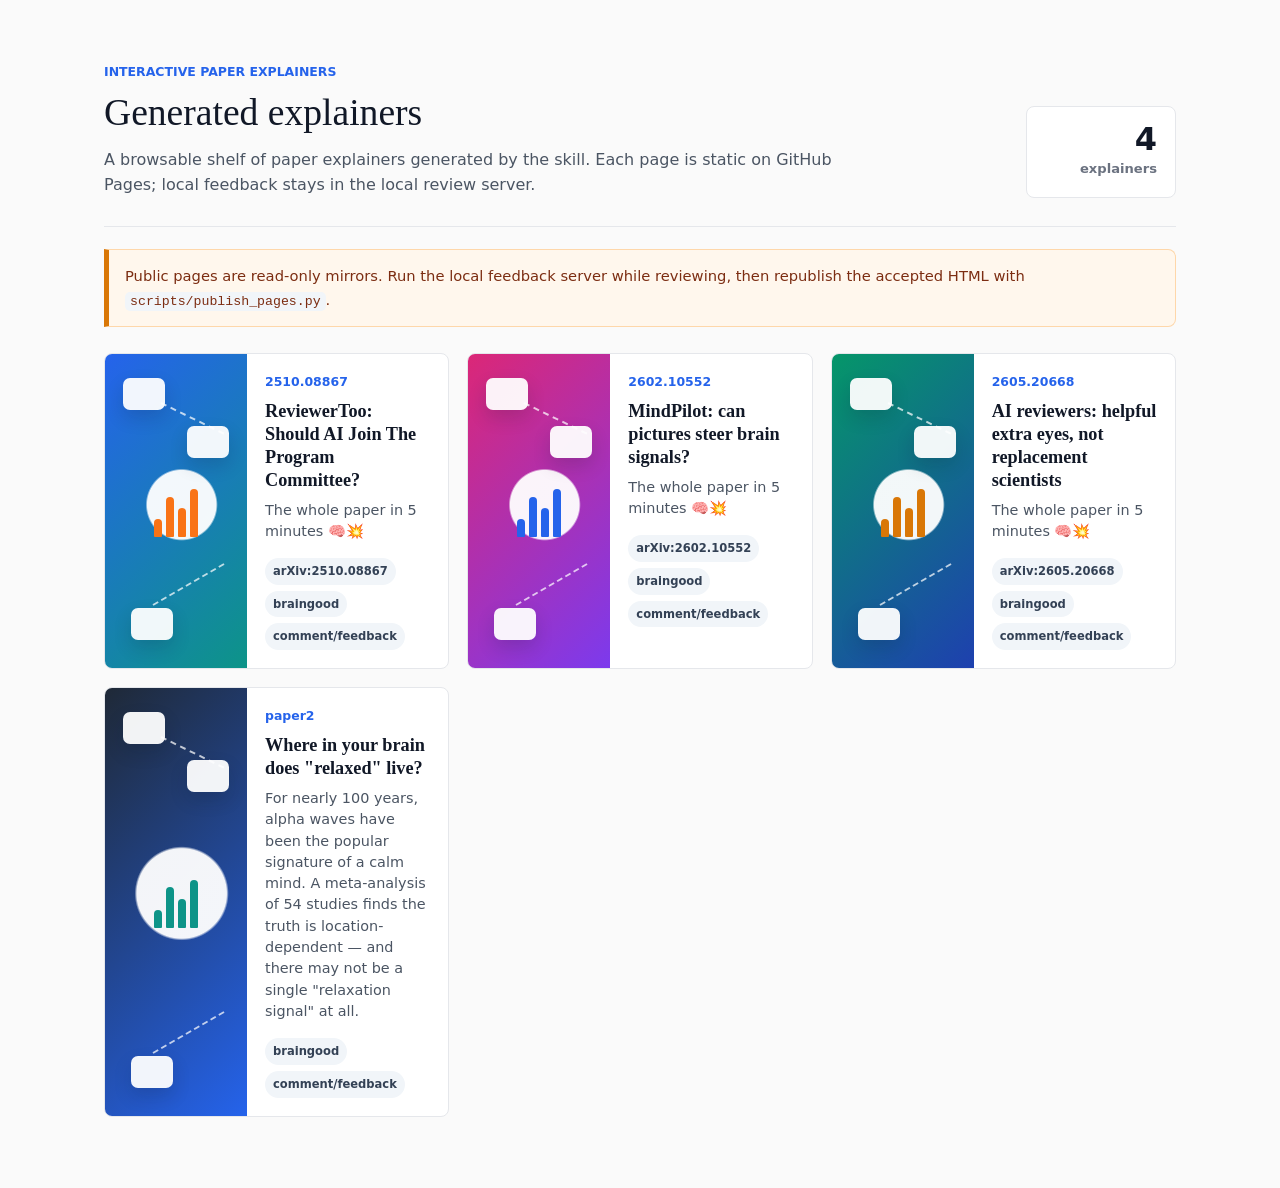
==== index.html @ 39f6f549 "Publish ReviewerToo explainer" ====
<!DOCTYPE html>
<html lang="en">
<head>
  <meta charset="UTF-8">
  <meta name="viewport" content="width=device-width, initial-scale=1.0">
  <title>Interactive Paper Explainers</title>
  <style>
    :root {
      --blue: #2563eb;
      --blue-dark: #1e40af;
      --teal: #0d9488;
      --pink: #db2777;
      --gray: #6b7280;
      --gray-dark: #1f2937;
      --line: #e5e7eb;
      --paper: #ffffff;
      --body: #fafafa;
    }
    * { box-sizing: border-box; }
    body {
      margin: 0;
      background: var(--body);
      color: var(--gray-dark);
      font-family: Georgia, "Times New Roman", serif;
      line-height: 1.62;
      letter-spacing: 0;
    }
    a { color: inherit; }
    .shell {
      max-width: 1120px;
      margin: 0 auto;
      padding: 36px 24px 72px;
    }
    header {
      display: grid;
      grid-template-columns: 1fr auto;
      gap: 24px;
      align-items: end;
      padding: 26px 0 28px;
      border-bottom: 1px solid var(--line);
    }
    .eyebrow {
      margin: 0 0 10px;
      color: var(--blue);
      font-family: system-ui, -apple-system, BlinkMacSystemFont, "Segoe UI", sans-serif;
      font-size: 0.78rem;
      font-weight: 850;
      text-transform: uppercase;
    }
    h1 {
      margin: 0;
      max-width: 760px;
      color: #111827;
      font-size: 2.35rem;
      line-height: 1.12;
      font-weight: 540;
    }
    .subhead {
      margin: 14px 0 0;
      max-width: 760px;
      color: #4b5563;
      font-family: system-ui, -apple-system, BlinkMacSystemFont, "Segoe UI", sans-serif;
      font-size: 1rem;
      line-height: 1.55;
    }
    .count-box {
      min-width: 150px;
      padding: 16px 18px;
      border: 1px solid var(--line);
      border-radius: 8px;
      background: white;
      font-family: system-ui, -apple-system, BlinkMacSystemFont, "Segoe UI", sans-serif;
      text-align: right;
    }
    .count-box strong {
      display: block;
      color: #111827;
      font-size: 2rem;
      line-height: 1;
    }
    .count-box span {
      color: var(--gray);
      font-size: 0.82rem;
      font-weight: 700;
    }
    .notice {
      margin: 22px 0 26px;
      padding: 14px 16px;
      border: 1px solid #fed7aa;
      border-left: 5px solid #d97706;
      border-radius: 0 8px 8px 0;
      background: #fff7ed;
      color: #7c2d12;
      font-family: system-ui, -apple-system, BlinkMacSystemFont, "Segoe UI", sans-serif;
      font-size: 0.92rem;
    }
    .grid {
      display: grid;
      grid-template-columns: repeat(auto-fit, minmax(300px, 1fr));
      gap: 18px;
    }
    .paper-card {
      position: relative;
      display: grid;
      grid-template-columns: 142px 1fr;
      min-height: 212px;
      border: 1px solid var(--line);
      border-radius: 8px;
      background: var(--paper);
      overflow: hidden;
      transition: border-color 0.15s ease, box-shadow 0.15s ease, transform 0.15s ease;
    }
    .paper-card:hover {
      transform: translateY(-2px);
      border-color: var(--blue);
      box-shadow: 0 14px 28px rgba(15, 23, 42, 0.08);
    }
    .paper-link {
      position: absolute;
      inset: 0;
      z-index: 3;
    }
    .paper-visual {
      position: relative;
      min-height: 212px;
      background:
        radial-gradient(circle at 54% 48%, rgba(255,255,255,0.95) 0 19%, transparent 20%),
        linear-gradient(135deg, var(--a), var(--b));
    }
    .paper-visual .node {
      position: absolute;
      width: 42px;
      height: 32px;
      border-radius: 7px;
      background: rgba(255,255,255,0.94);
      box-shadow: 0 8px 18px rgba(15, 23, 42, 0.16);
    }
    .paper-visual .n1 { left: 18px; top: 24px; }
    .paper-visual .n2 { right: 18px; top: 72px; }
    .paper-visual .n3 { left: 26px; bottom: 28px; }
    .paper-visual .line {
      position: absolute;
      height: 2px;
      border-top: 2px dashed rgba(255,255,255,0.72);
      transform-origin: left center;
    }
    .paper-visual .l1 { left: 56px; top: 48px; width: 70px; transform: rotate(26deg); }
    .paper-visual .l2 { left: 48px; bottom: 62px; width: 82px; transform: rotate(-30deg); }
    .paper-visual .bars {
      position: absolute;
      left: 50%;
      top: 50%;
      transform: translate(-50%, -50%);
      display: flex;
      align-items: end;
      gap: 4px;
      height: 52px;
    }
    .paper-visual .bars i {
      width: 8px;
      border-radius: 4px 4px 1px 1px;
      background: var(--c);
    }
    .paper-visual .bars i:nth-child(1) { height: 34%; }
    .paper-visual .bars i:nth-child(2) { height: 78%; }
    .paper-visual .bars i:nth-child(3) { height: 56%; }
    .paper-visual .bars i:nth-child(4) { height: 92%; }
    .paper-copy {
      padding: 18px;
      display: grid;
      align-content: start;
      gap: 8px;
    }
    .paper-slug {
      color: var(--blue);
      font-family: system-ui, -apple-system, BlinkMacSystemFont, "Segoe UI", sans-serif;
      font-size: 0.78rem;
      font-weight: 850;
    }
    .paper-card h2 {
      margin: 0;
      color: #111827;
      font-size: 1.14rem;
      line-height: 1.25;
      font-weight: 760;
    }
    .paper-card p {
      margin: 0;
      color: #4b5563;
      font-family: system-ui, -apple-system, BlinkMacSystemFont, "Segoe UI", sans-serif;
      font-size: 0.9rem;
      line-height: 1.48;
    }
    .badges {
      display: flex;
      flex-wrap: wrap;
      gap: 6px;
      margin-top: 8px;
      font-family: system-ui, -apple-system, BlinkMacSystemFont, "Segoe UI", sans-serif;
    }
    .badges span {
      border-radius: 999px;
      background: #f1f5f9;
      color: #334155;
      padding: 4px 8px;
      font-size: 0.72rem;
      font-weight: 800;
    }
    code {
      padding: 2px 5px;
      border-radius: 5px;
      background: #f1f5f9;
      font-family: ui-monospace, SFMono-Regular, Menlo, Consolas, monospace;
      font-size: 0.9em;
    }
    .empty-state {
      padding: 26px;
      border: 1px dashed #cbd5e1;
      border-radius: 8px;
      background: white;
    }
    @media (max-width: 720px) {
      .shell { padding: 24px 16px 54px; }
      header { grid-template-columns: 1fr; }
      h1 { font-size: 1.85rem; }
      .count-box { text-align: left; }
      .paper-card { grid-template-columns: 1fr; }
      .paper-visual { min-height: 152px; }
    }
  </style>
</head>
<body>
  <main class="shell">
    <header>
      <div>
        <p class="eyebrow">Interactive Paper Explainers</p>
        <h1>Generated explainers</h1>
        <p class="subhead">A browsable shelf of paper explainers generated by the skill. Each page is static on GitHub Pages; local feedback stays in the local review server.</p>
      </div>
      <div class="count-box">
        <strong>4</strong>
        <span>explainers</span>
      </div>
    </header>

    <div class="notice">
      Public pages are read-only mirrors. Run the local feedback server while reviewing, then republish the accepted HTML with <code>scripts/publish_pages.py</code>.
    </div>

    <section class="grid" aria-label="Generated paper explainers">

        <article class="paper-card">
          <a class="paper-link" href="papers/2510.08867/" aria-label="Open ReviewerToo: Should AI Join The Program Committee?"></a>

          <div class="paper-visual" style="--a:#2563eb; --b:#0d9488; --c:#f97316;" aria-hidden="true">
            <span class="node n1"></span>
            <span class="node n2"></span>
            <span class="node n3"></span>
            <span class="line l1"></span>
            <span class="line l2"></span>
            <span class="bars"><i></i><i></i><i></i><i></i></span>
          </div>
          <div class="paper-copy">
            <div class="paper-slug">2510.08867</div>
            <h2>ReviewerToo: Should AI Join The Program Committee?</h2>
            <p>The whole paper in 5 minutes 🧠💥</p>
            <div class="badges"><span>arXiv:2510.08867</span><span>braingood</span><span>comment/feedback</span></div>
          </div>
        </article>

        <article class="paper-card">
          <a class="paper-link" href="papers/2602.10552/" aria-label="Open MindPilot: can pictures steer brain signals?"></a>

          <div class="paper-visual" style="--a:#db2777; --b:#7c3aed; --c:#2563eb;" aria-hidden="true">
            <span class="node n1"></span>
            <span class="node n2"></span>
            <span class="node n3"></span>
            <span class="line l1"></span>
            <span class="line l2"></span>
            <span class="bars"><i></i><i></i><i></i><i></i></span>
          </div>
          <div class="paper-copy">
            <div class="paper-slug">2602.10552</div>
            <h2>MindPilot: can pictures steer brain signals?</h2>
            <p>The whole paper in 5 minutes 🧠💥</p>
            <div class="badges"><span>arXiv:2602.10552</span><span>braingood</span><span>comment/feedback</span></div>
          </div>
        </article>

        <article class="paper-card">
          <a class="paper-link" href="papers/2605.20668/" aria-label="Open AI reviewers: helpful extra eyes, not replacement scientists"></a>

          <div class="paper-visual" style="--a:#059669; --b:#1e40af; --c:#d97706;" aria-hidden="true">
            <span class="node n1"></span>
            <span class="node n2"></span>
            <span class="node n3"></span>
            <span class="line l1"></span>
            <span class="line l2"></span>
            <span class="bars"><i></i><i></i><i></i><i></i></span>
          </div>
          <div class="paper-copy">
            <div class="paper-slug">2605.20668</div>
            <h2>AI reviewers: helpful extra eyes, not replacement scientists</h2>
            <p>The whole paper in 5 minutes 🧠💥</p>
            <div class="badges"><span>arXiv:2605.20668</span><span>braingood</span><span>comment/feedback</span></div>
          </div>
        </article>

        <article class="paper-card">
          <a class="paper-link" href="papers/paper2/" aria-label="Open Where in your brain does &quot;relaxed&quot; live?"></a>

          <div class="paper-visual" style="--a:#1f2937; --b:#2563eb; --c:#0d9488;" aria-hidden="true">
            <span class="node n1"></span>
            <span class="node n2"></span>
            <span class="node n3"></span>
            <span class="line l1"></span>
            <span class="line l2"></span>
            <span class="bars"><i></i><i></i><i></i><i></i></span>
          </div>
          <div class="paper-copy">
            <div class="paper-slug">paper2</div>
            <h2>Where in your brain does &quot;relaxed&quot; live?</h2>
            <p>For nearly 100 years, alpha waves have been the popular signature of a calm mind. A meta-analysis of 54 studies finds the truth is location-dependent — and there may not be a single &quot;relaxation signal&quot; at all.</p>
            <div class="badges"><span>braingood</span><span>comment/feedback</span></div>
          </div>
        </article>
    </section>
  </main>
</body>
</html>
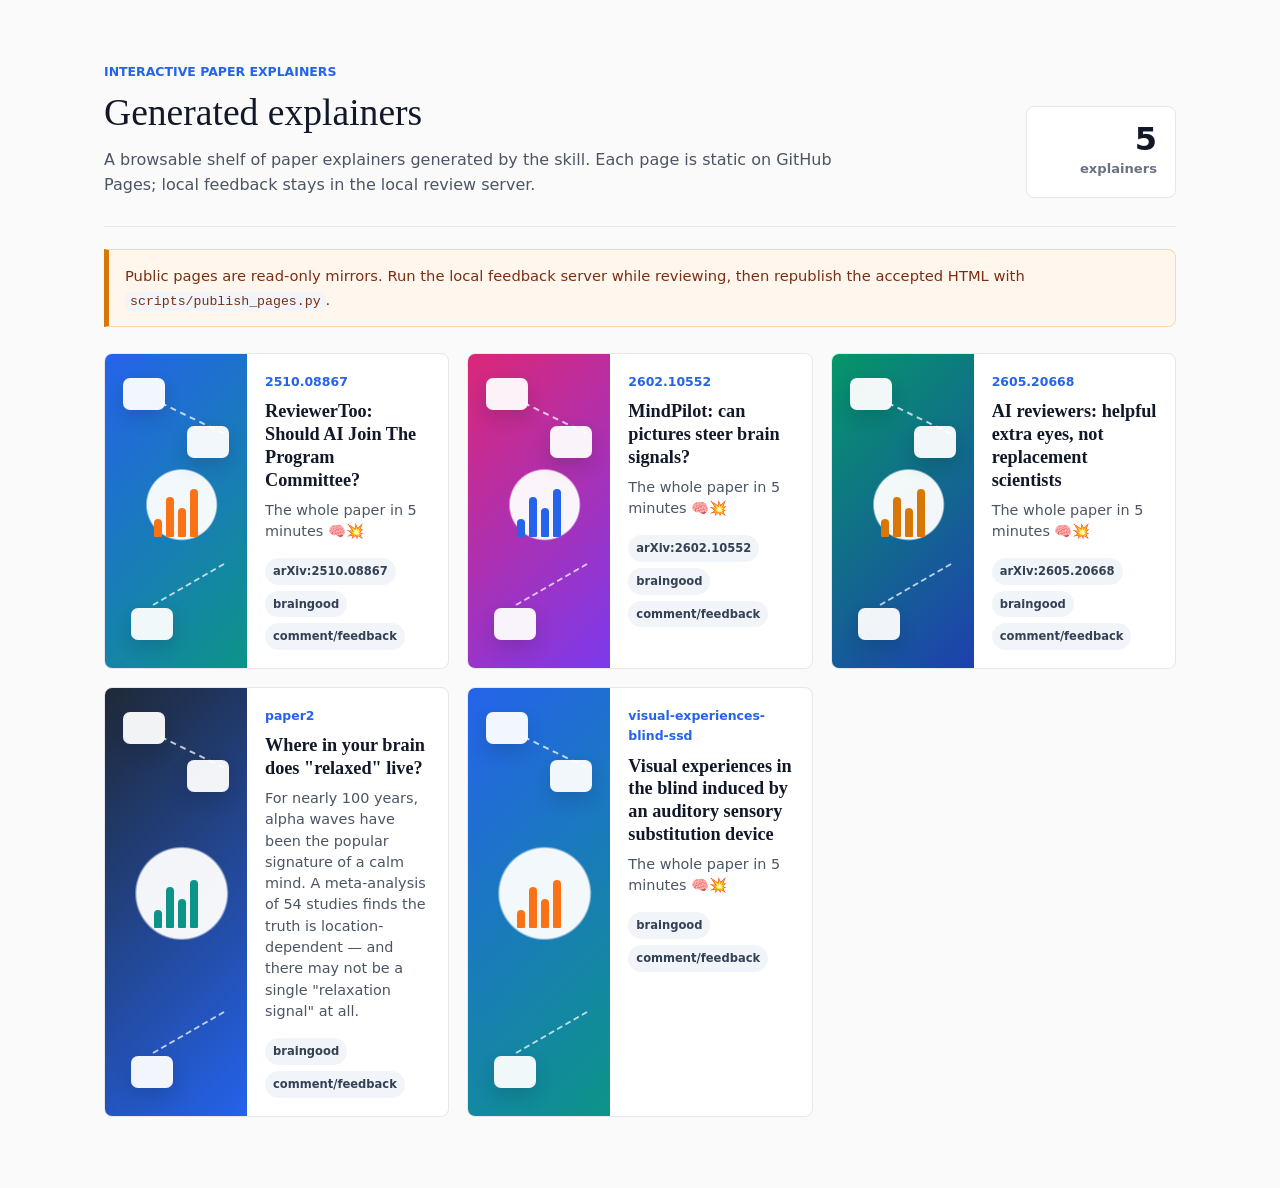
==== commit 63e235f4: "Publish visual-experiences-blind-ssd explainer updates" ====
--- a/index.html
+++ b/index.html
@@ -238,7 +238,7 @@
         <p class="subhead">A browsable shelf of paper explainers generated by the skill. Each page is static on GitHub Pages; local feedback stays in the local review server.</p>
       </div>
       <div class="count-box">
-        <strong>4</strong>
+        <strong>5</strong>
         <span>explainers</span>
       </div>
     </header>
@@ -324,6 +324,25 @@
             <div class="badges"><span>braingood</span><span>comment/feedback</span></div>
           </div>
         </article>
+
+        <article class="paper-card">
+          <a class="paper-link" href="papers/visual-experiences-blind-ssd/" aria-label="Open Visual experiences in the blind induced by an auditory sensory substitution device"></a>
+
+          <div class="paper-visual" style="--a:#2563eb; --b:#0d9488; --c:#f97316;" aria-hidden="true">
+            <span class="node n1"></span>
+            <span class="node n2"></span>
+            <span class="node n3"></span>
+            <span class="line l1"></span>
+            <span class="line l2"></span>
+            <span class="bars"><i></i><i></i><i></i><i></i></span>
+          </div>
+          <div class="paper-copy">
+            <div class="paper-slug">visual-experiences-blind-ssd</div>
+            <h2>Visual experiences in the blind induced by an auditory sensory substitution device</h2>
+            <p>The whole paper in 5 minutes 🧠💥</p>
+            <div class="badges"><span>braingood</span><span>comment/feedback</span></div>
+          </div>
+        </article>
     </section>
   </main>
 </body>
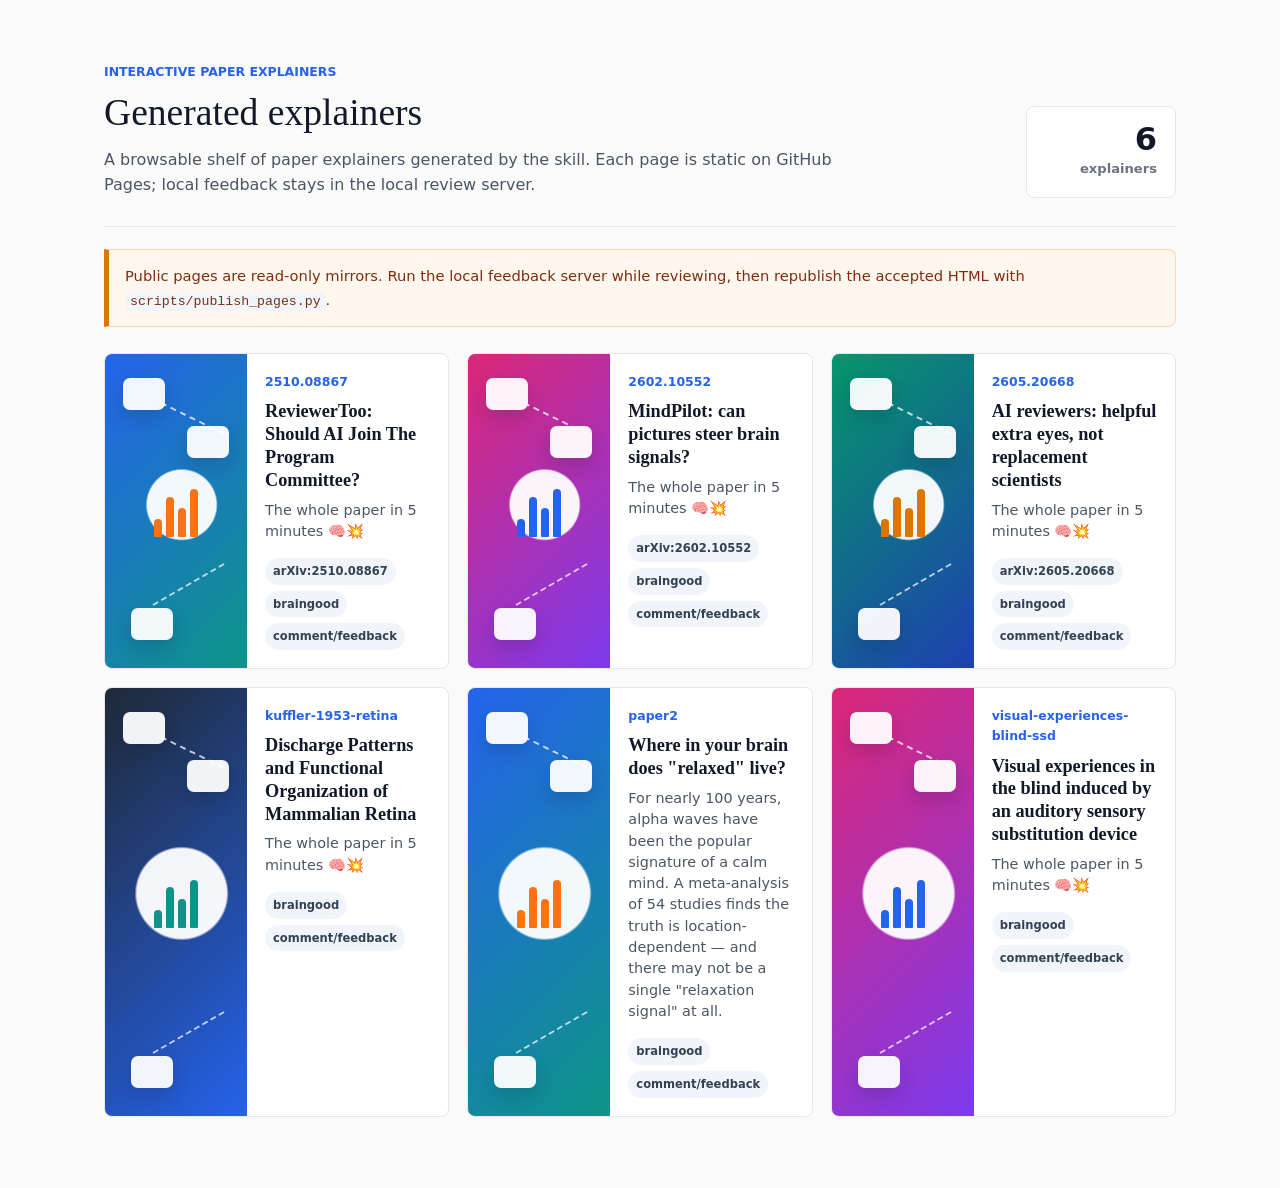
==== commit f880ba4e: "Publish kuffler-1953-retina explainer updates" ====
--- a/index.html
+++ b/index.html
@@ -238,7 +238,7 @@
         <p class="subhead">A browsable shelf of paper explainers generated by the skill. Each page is static on GitHub Pages; local feedback stays in the local review server.</p>
       </div>
       <div class="count-box">
-        <strong>5</strong>
+        <strong>6</strong>
         <span>explainers</span>
       </div>
     </header>
@@ -307,9 +307,28 @@
         </article>
 
         <article class="paper-card">
+          <a class="paper-link" href="papers/kuffler-1953-retina/" aria-label="Open Discharge Patterns and Functional Organization of Mammalian Retina"></a>
+
+          <div class="paper-visual" style="--a:#1f2937; --b:#2563eb; --c:#0d9488;" aria-hidden="true">
+            <span class="node n1"></span>
+            <span class="node n2"></span>
+            <span class="node n3"></span>
+            <span class="line l1"></span>
+            <span class="line l2"></span>
+            <span class="bars"><i></i><i></i><i></i><i></i></span>
+          </div>
+          <div class="paper-copy">
+            <div class="paper-slug">kuffler-1953-retina</div>
+            <h2>Discharge Patterns and Functional Organization of Mammalian Retina</h2>
+            <p>The whole paper in 5 minutes 🧠💥</p>
+            <div class="badges"><span>braingood</span><span>comment/feedback</span></div>
+          </div>
+        </article>
+
+        <article class="paper-card">
           <a class="paper-link" href="papers/paper2/" aria-label="Open Where in your brain does &quot;relaxed&quot; live?"></a>
 
-          <div class="paper-visual" style="--a:#1f2937; --b:#2563eb; --c:#0d9488;" aria-hidden="true">
+          <div class="paper-visual" style="--a:#2563eb; --b:#0d9488; --c:#f97316;" aria-hidden="true">
             <span class="node n1"></span>
             <span class="node n2"></span>
             <span class="node n3"></span>
@@ -328,7 +347,7 @@
         <article class="paper-card">
           <a class="paper-link" href="papers/visual-experiences-blind-ssd/" aria-label="Open Visual experiences in the blind induced by an auditory sensory substitution device"></a>
 
-          <div class="paper-visual" style="--a:#2563eb; --b:#0d9488; --c:#f97316;" aria-hidden="true">
+          <div class="paper-visual" style="--a:#db2777; --b:#7c3aed; --c:#2563eb;" aria-hidden="true">
             <span class="node n1"></span>
             <span class="node n2"></span>
             <span class="node n3"></span>
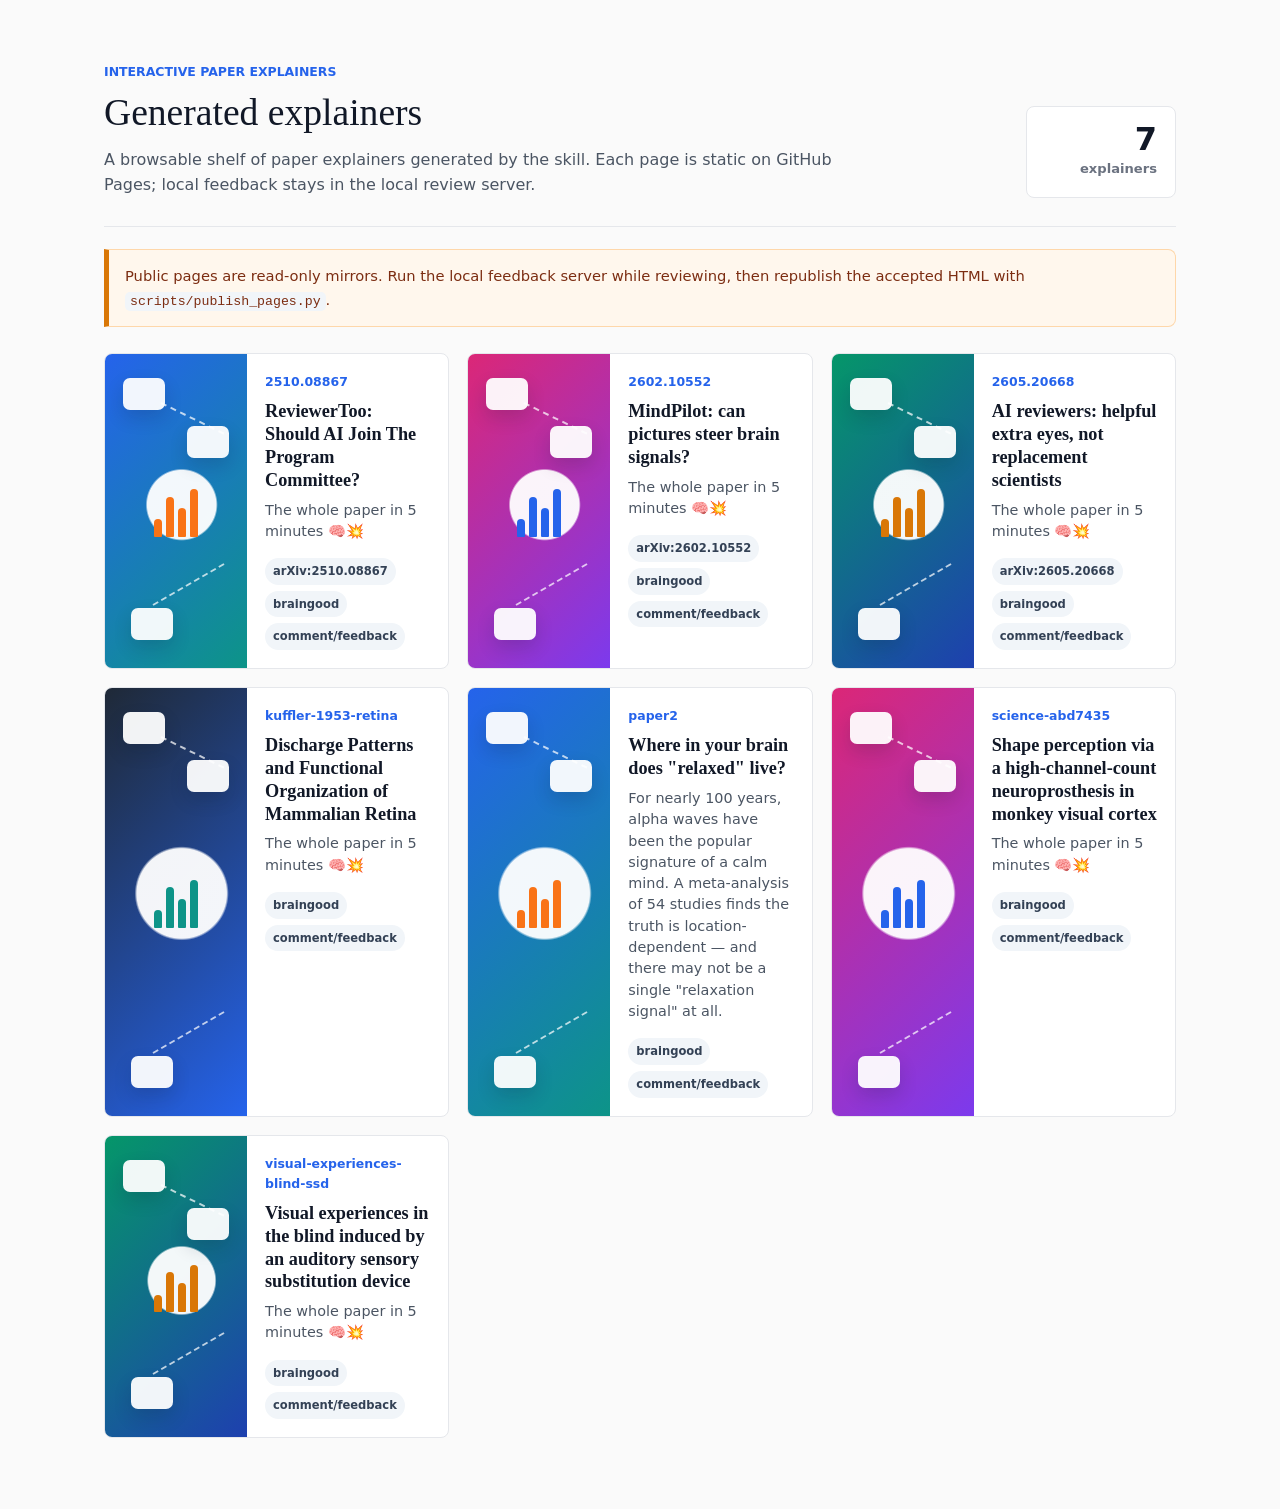
==== commit a2fb86d1: "Publish science-abd7435 explainer" ====
--- a/index.html
+++ b/index.html
@@ -238,7 +238,7 @@
         <p class="subhead">A browsable shelf of paper explainers generated by the skill. Each page is static on GitHub Pages; local feedback stays in the local review server.</p>
       </div>
       <div class="count-box">
-        <strong>6</strong>
+        <strong>7</strong>
         <span>explainers</span>
       </div>
     </header>
@@ -345,9 +345,28 @@
         </article>
 
         <article class="paper-card">
+          <a class="paper-link" href="papers/science-abd7435/" aria-label="Open Shape perception via a high-channel-count neuroprosthesis in monkey visual cortex"></a>
+
+          <div class="paper-visual" style="--a:#db2777; --b:#7c3aed; --c:#2563eb;" aria-hidden="true">
+            <span class="node n1"></span>
+            <span class="node n2"></span>
+            <span class="node n3"></span>
+            <span class="line l1"></span>
+            <span class="line l2"></span>
+            <span class="bars"><i></i><i></i><i></i><i></i></span>
+          </div>
+          <div class="paper-copy">
+            <div class="paper-slug">science-abd7435</div>
+            <h2>Shape perception via a high-channel-count neuroprosthesis in monkey visual cortex</h2>
+            <p>The whole paper in 5 minutes 🧠💥</p>
+            <div class="badges"><span>braingood</span><span>comment/feedback</span></div>
+          </div>
+        </article>
+
+        <article class="paper-card">
           <a class="paper-link" href="papers/visual-experiences-blind-ssd/" aria-label="Open Visual experiences in the blind induced by an auditory sensory substitution device"></a>
 
-          <div class="paper-visual" style="--a:#db2777; --b:#7c3aed; --c:#2563eb;" aria-hidden="true">
+          <div class="paper-visual" style="--a:#059669; --b:#1e40af; --c:#d97706;" aria-hidden="true">
             <span class="node n1"></span>
             <span class="node n2"></span>
             <span class="node n3"></span>
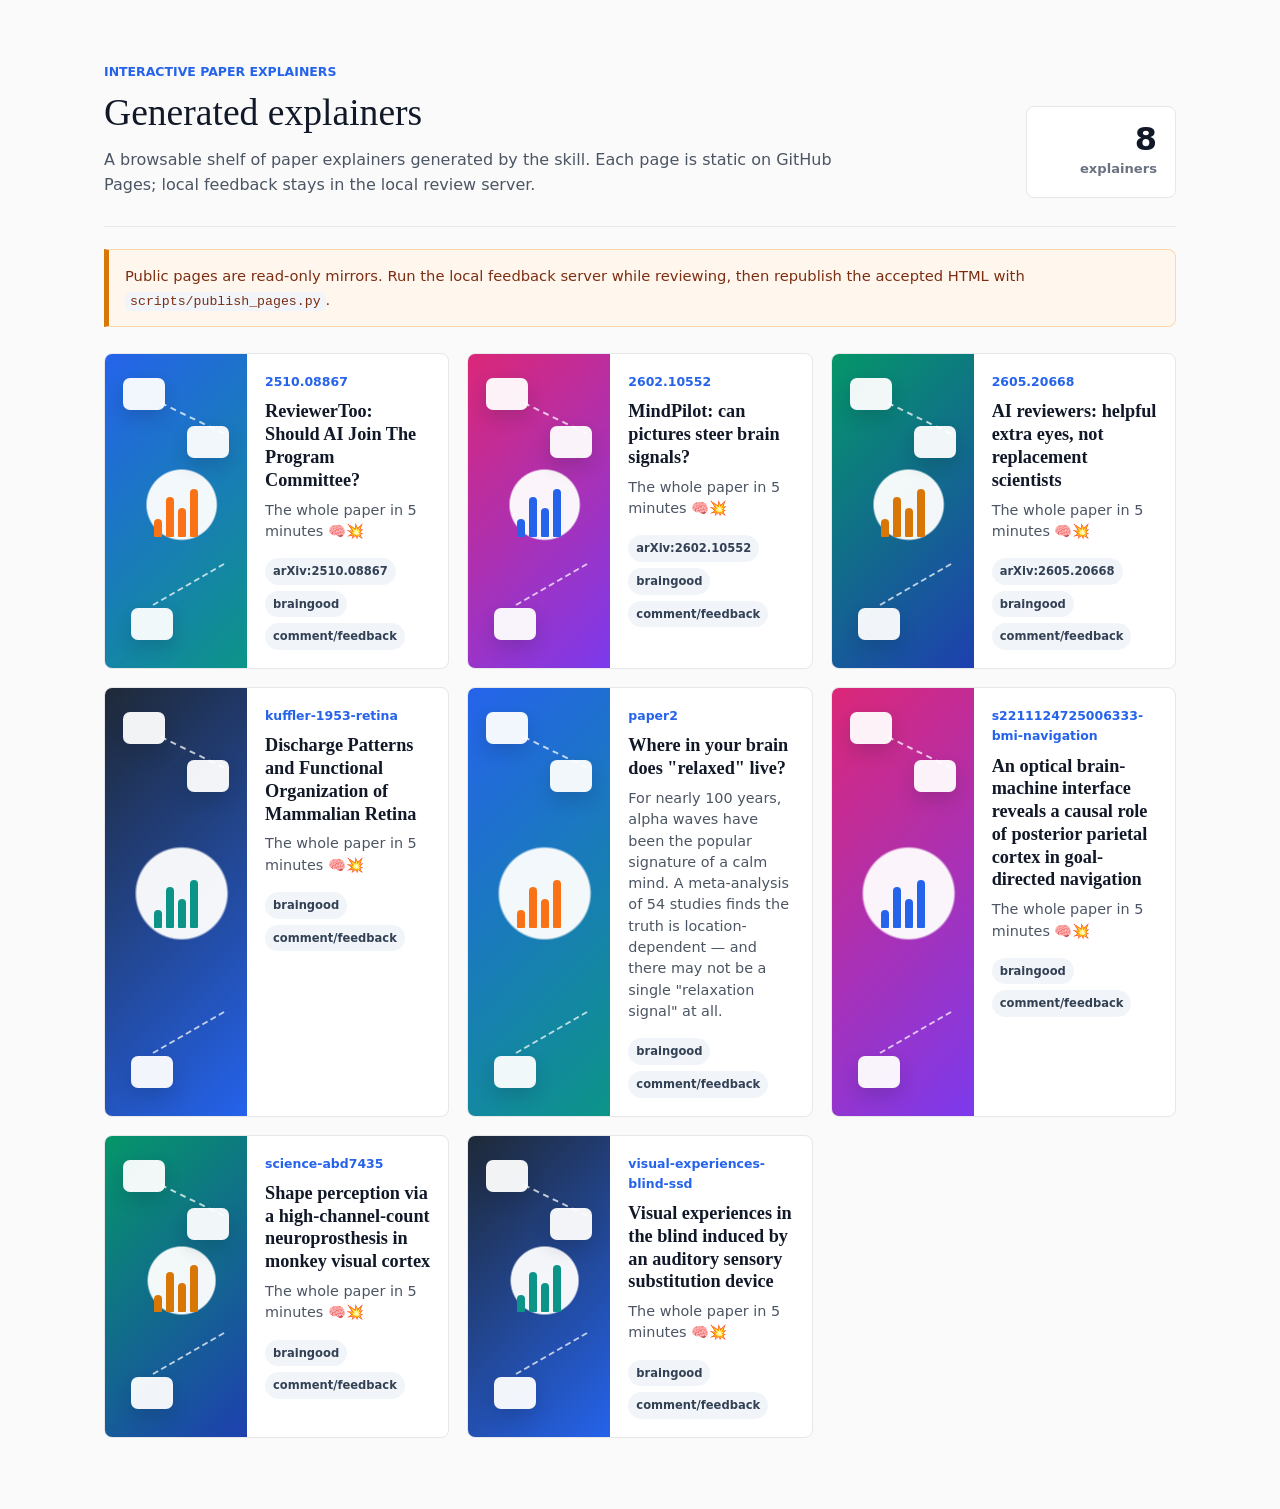
==== commit f3ce9293: "Publish s2211124725006333-bmi-navigation explainer updates" ====
--- a/index.html
+++ b/index.html
@@ -238,7 +238,7 @@
         <p class="subhead">A browsable shelf of paper explainers generated by the skill. Each page is static on GitHub Pages; local feedback stays in the local review server.</p>
       </div>
       <div class="count-box">
-        <strong>7</strong>
+        <strong>8</strong>
         <span>explainers</span>
       </div>
     </header>
@@ -345,9 +345,28 @@
         </article>
 
         <article class="paper-card">
+          <a class="paper-link" href="papers/s2211124725006333-bmi-navigation/" aria-label="Open An optical brain-machine interface reveals a causal role of posterior parietal cortex in goal-directed navigation"></a>
+
+          <div class="paper-visual" style="--a:#db2777; --b:#7c3aed; --c:#2563eb;" aria-hidden="true">
+            <span class="node n1"></span>
+            <span class="node n2"></span>
+            <span class="node n3"></span>
+            <span class="line l1"></span>
+            <span class="line l2"></span>
+            <span class="bars"><i></i><i></i><i></i><i></i></span>
+          </div>
+          <div class="paper-copy">
+            <div class="paper-slug">s2211124725006333-bmi-navigation</div>
+            <h2>An optical brain-machine interface reveals a causal role of posterior parietal cortex in goal-directed navigation</h2>
+            <p>The whole paper in 5 minutes 🧠💥</p>
+            <div class="badges"><span>braingood</span><span>comment/feedback</span></div>
+          </div>
+        </article>
+
+        <article class="paper-card">
           <a class="paper-link" href="papers/science-abd7435/" aria-label="Open Shape perception via a high-channel-count neuroprosthesis in monkey visual cortex"></a>
 
-          <div class="paper-visual" style="--a:#db2777; --b:#7c3aed; --c:#2563eb;" aria-hidden="true">
+          <div class="paper-visual" style="--a:#059669; --b:#1e40af; --c:#d97706;" aria-hidden="true">
             <span class="node n1"></span>
             <span class="node n2"></span>
             <span class="node n3"></span>
@@ -366,7 +385,7 @@
         <article class="paper-card">
           <a class="paper-link" href="papers/visual-experiences-blind-ssd/" aria-label="Open Visual experiences in the blind induced by an auditory sensory substitution device"></a>
 
-          <div class="paper-visual" style="--a:#059669; --b:#1e40af; --c:#d97706;" aria-hidden="true">
+          <div class="paper-visual" style="--a:#1f2937; --b:#2563eb; --c:#0d9488;" aria-hidden="true">
             <span class="node n1"></span>
             <span class="node n2"></span>
             <span class="node n3"></span>
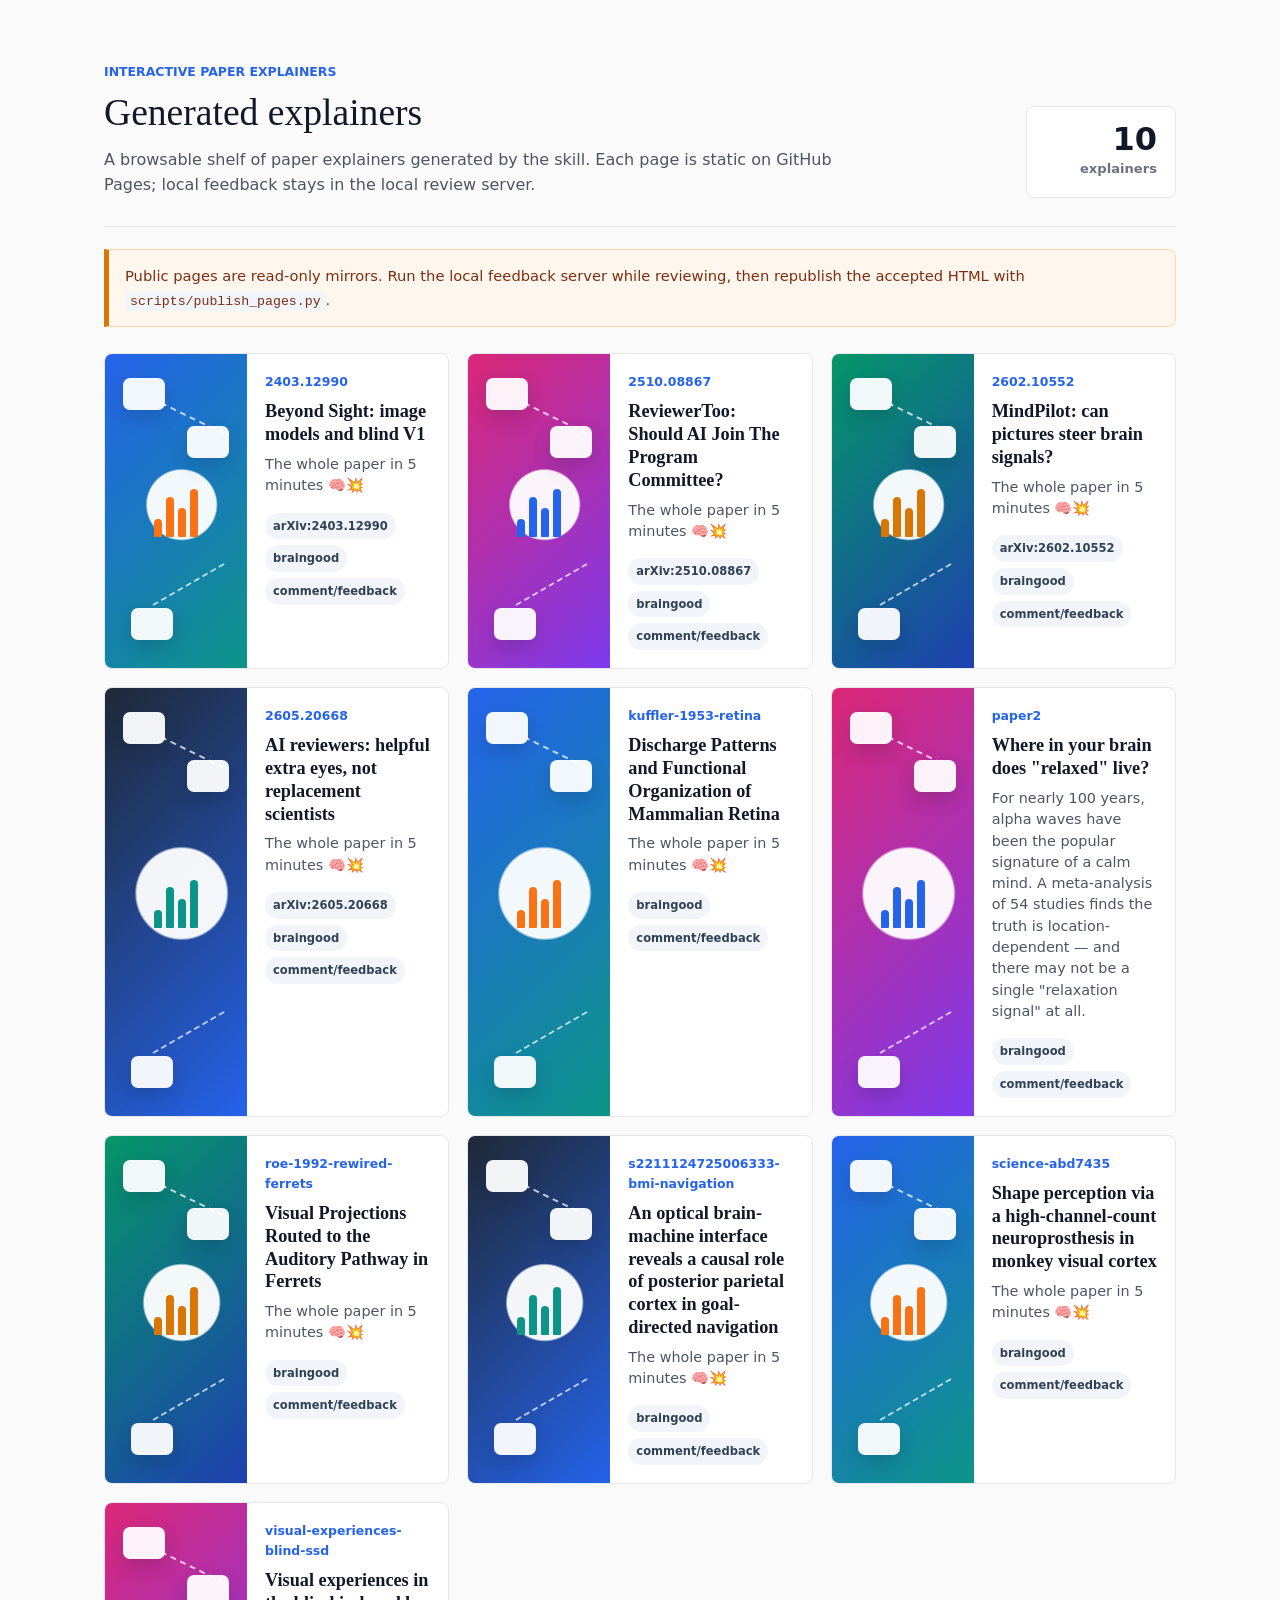
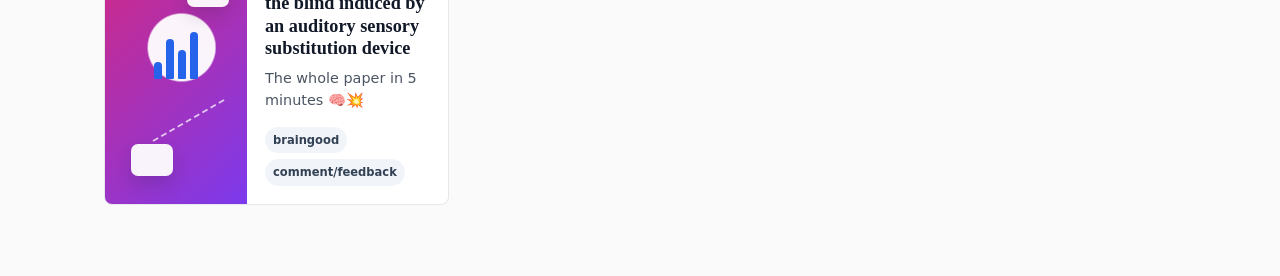
==== commit 23ca540d: "Publish roe-1992-rewired-ferrets explainer updates" ====
--- a/index.html
+++ b/index.html
@@ -238,7 +238,7 @@
         <p class="subhead">A browsable shelf of paper explainers generated by the skill. Each page is static on GitHub Pages; local feedback stays in the local review server.</p>
       </div>
       <div class="count-box">
-        <strong>8</strong>
+        <strong>10</strong>
         <span>explainers</span>
       </div>
     </header>
@@ -250,9 +250,28 @@
     <section class="grid" aria-label="Generated paper explainers">
 
         <article class="paper-card">
+          <a class="paper-link" href="papers/2403.12990/" aria-label="Open Beyond Sight: image models and blind V1"></a>
+
+          <div class="paper-visual" style="--a:#2563eb; --b:#0d9488; --c:#f97316;" aria-hidden="true">
+            <span class="node n1"></span>
+            <span class="node n2"></span>
+            <span class="node n3"></span>
+            <span class="line l1"></span>
+            <span class="line l2"></span>
+            <span class="bars"><i></i><i></i><i></i><i></i></span>
+          </div>
+          <div class="paper-copy">
+            <div class="paper-slug">2403.12990</div>
+            <h2>Beyond Sight: image models and blind V1</h2>
+            <p>The whole paper in 5 minutes 🧠💥</p>
+            <div class="badges"><span>arXiv:2403.12990</span><span>braingood</span><span>comment/feedback</span></div>
+          </div>
+        </article>
+
+        <article class="paper-card">
           <a class="paper-link" href="papers/2510.08867/" aria-label="Open ReviewerToo: Should AI Join The Program Committee?"></a>
 
-          <div class="paper-visual" style="--a:#2563eb; --b:#0d9488; --c:#f97316;" aria-hidden="true">
+          <div class="paper-visual" style="--a:#db2777; --b:#7c3aed; --c:#2563eb;" aria-hidden="true">
             <span class="node n1"></span>
             <span class="node n2"></span>
             <span class="node n3"></span>
@@ -271,7 +290,7 @@
         <article class="paper-card">
           <a class="paper-link" href="papers/2602.10552/" aria-label="Open MindPilot: can pictures steer brain signals?"></a>
 
-          <div class="paper-visual" style="--a:#db2777; --b:#7c3aed; --c:#2563eb;" aria-hidden="true">
+          <div class="paper-visual" style="--a:#059669; --b:#1e40af; --c:#d97706;" aria-hidden="true">
             <span class="node n1"></span>
             <span class="node n2"></span>
             <span class="node n3"></span>
@@ -290,7 +309,7 @@
         <article class="paper-card">
           <a class="paper-link" href="papers/2605.20668/" aria-label="Open AI reviewers: helpful extra eyes, not replacement scientists"></a>
 
-          <div class="paper-visual" style="--a:#059669; --b:#1e40af; --c:#d97706;" aria-hidden="true">
+          <div class="paper-visual" style="--a:#1f2937; --b:#2563eb; --c:#0d9488;" aria-hidden="true">
             <span class="node n1"></span>
             <span class="node n2"></span>
             <span class="node n3"></span>
@@ -309,7 +328,7 @@
         <article class="paper-card">
           <a class="paper-link" href="papers/kuffler-1953-retina/" aria-label="Open Discharge Patterns and Functional Organization of Mammalian Retina"></a>
 
-          <div class="paper-visual" style="--a:#1f2937; --b:#2563eb; --c:#0d9488;" aria-hidden="true">
+          <div class="paper-visual" style="--a:#2563eb; --b:#0d9488; --c:#f97316;" aria-hidden="true">
             <span class="node n1"></span>
             <span class="node n2"></span>
             <span class="node n3"></span>
@@ -328,7 +347,7 @@
         <article class="paper-card">
           <a class="paper-link" href="papers/paper2/" aria-label="Open Where in your brain does &quot;relaxed&quot; live?"></a>
 
-          <div class="paper-visual" style="--a:#2563eb; --b:#0d9488; --c:#f97316;" aria-hidden="true">
+          <div class="paper-visual" style="--a:#db2777; --b:#7c3aed; --c:#2563eb;" aria-hidden="true">
             <span class="node n1"></span>
             <span class="node n2"></span>
             <span class="node n3"></span>
@@ -345,9 +364,28 @@
         </article>
 
         <article class="paper-card">
+          <a class="paper-link" href="papers/roe-1992-rewired-ferrets/" aria-label="Open Visual Projections Routed to the Auditory Pathway in Ferrets"></a>
+
+          <div class="paper-visual" style="--a:#059669; --b:#1e40af; --c:#d97706;" aria-hidden="true">
+            <span class="node n1"></span>
+            <span class="node n2"></span>
+            <span class="node n3"></span>
+            <span class="line l1"></span>
+            <span class="line l2"></span>
+            <span class="bars"><i></i><i></i><i></i><i></i></span>
+          </div>
+          <div class="paper-copy">
+            <div class="paper-slug">roe-1992-rewired-ferrets</div>
+            <h2>Visual Projections Routed to the Auditory Pathway in Ferrets</h2>
+            <p>The whole paper in 5 minutes 🧠💥</p>
+            <div class="badges"><span>braingood</span><span>comment/feedback</span></div>
+          </div>
+        </article>
+
+        <article class="paper-card">
           <a class="paper-link" href="papers/s2211124725006333-bmi-navigation/" aria-label="Open An optical brain-machine interface reveals a causal role of posterior parietal cortex in goal-directed navigation"></a>
 
-          <div class="paper-visual" style="--a:#db2777; --b:#7c3aed; --c:#2563eb;" aria-hidden="true">
+          <div class="paper-visual" style="--a:#1f2937; --b:#2563eb; --c:#0d9488;" aria-hidden="true">
             <span class="node n1"></span>
             <span class="node n2"></span>
             <span class="node n3"></span>
@@ -366,7 +404,7 @@
         <article class="paper-card">
           <a class="paper-link" href="papers/science-abd7435/" aria-label="Open Shape perception via a high-channel-count neuroprosthesis in monkey visual cortex"></a>
 
-          <div class="paper-visual" style="--a:#059669; --b:#1e40af; --c:#d97706;" aria-hidden="true">
+          <div class="paper-visual" style="--a:#2563eb; --b:#0d9488; --c:#f97316;" aria-hidden="true">
             <span class="node n1"></span>
             <span class="node n2"></span>
             <span class="node n3"></span>
@@ -385,7 +423,7 @@
         <article class="paper-card">
           <a class="paper-link" href="papers/visual-experiences-blind-ssd/" aria-label="Open Visual experiences in the blind induced by an auditory sensory substitution device"></a>
 
-          <div class="paper-visual" style="--a:#1f2937; --b:#2563eb; --c:#0d9488;" aria-hidden="true">
+          <div class="paper-visual" style="--a:#db2777; --b:#7c3aed; --c:#2563eb;" aria-hidden="true">
             <span class="node n1"></span>
             <span class="node n2"></span>
             <span class="node n3"></span>
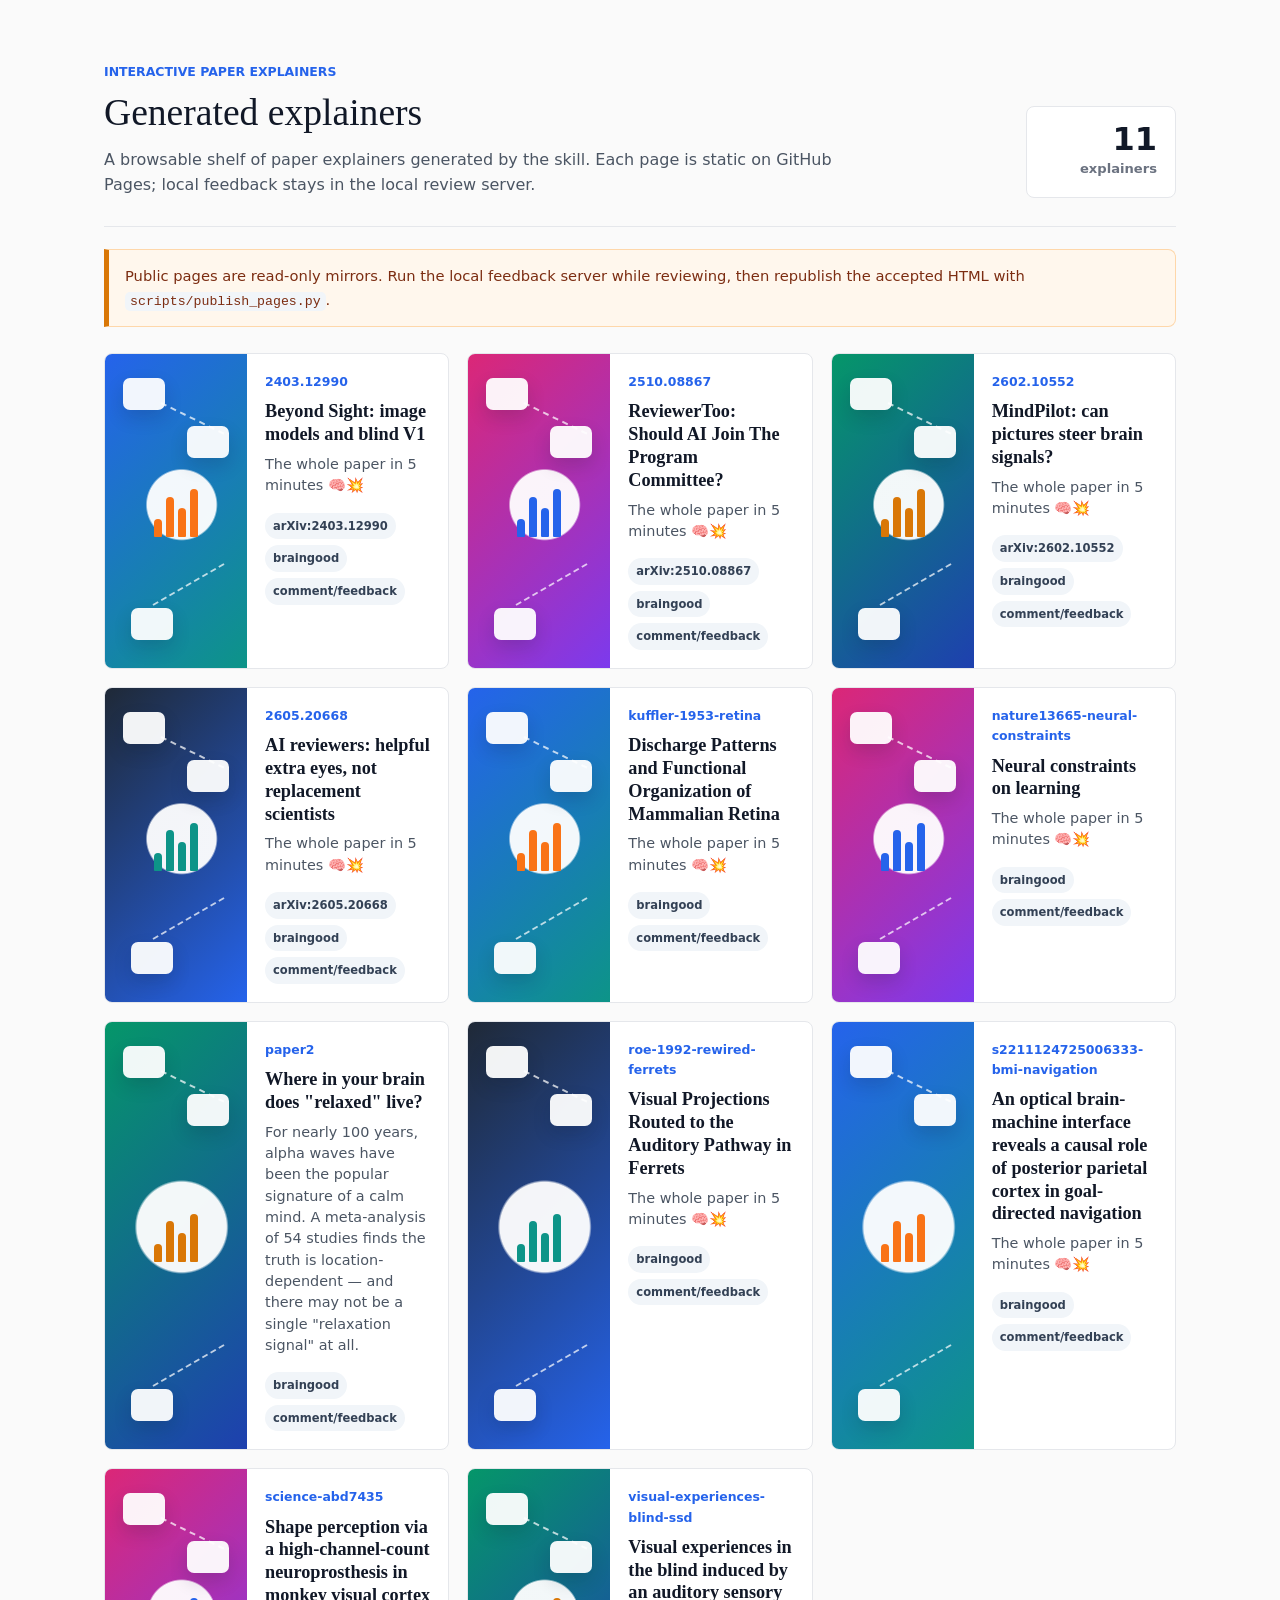
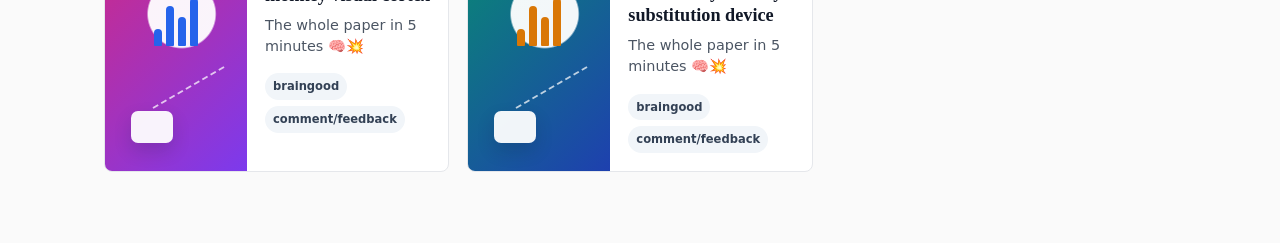
==== commit c631dc70: "Publish nature13665-neural-constraints explainer updates" ====
--- a/index.html
+++ b/index.html
@@ -238,7 +238,7 @@
         <p class="subhead">A browsable shelf of paper explainers generated by the skill. Each page is static on GitHub Pages; local feedback stays in the local review server.</p>
       </div>
       <div class="count-box">
-        <strong>10</strong>
+        <strong>11</strong>
         <span>explainers</span>
       </div>
     </header>
@@ -345,9 +345,28 @@
         </article>
 
         <article class="paper-card">
+          <a class="paper-link" href="papers/nature13665-neural-constraints/" aria-label="Open Neural constraints on learning"></a>
+
+          <div class="paper-visual" style="--a:#db2777; --b:#7c3aed; --c:#2563eb;" aria-hidden="true">
+            <span class="node n1"></span>
+            <span class="node n2"></span>
+            <span class="node n3"></span>
+            <span class="line l1"></span>
+            <span class="line l2"></span>
+            <span class="bars"><i></i><i></i><i></i><i></i></span>
+          </div>
+          <div class="paper-copy">
+            <div class="paper-slug">nature13665-neural-constraints</div>
+            <h2>Neural constraints on learning</h2>
+            <p>The whole paper in 5 minutes 🧠💥</p>
+            <div class="badges"><span>braingood</span><span>comment/feedback</span></div>
+          </div>
+        </article>
+
+        <article class="paper-card">
           <a class="paper-link" href="papers/paper2/" aria-label="Open Where in your brain does &quot;relaxed&quot; live?"></a>
 
-          <div class="paper-visual" style="--a:#db2777; --b:#7c3aed; --c:#2563eb;" aria-hidden="true">
+          <div class="paper-visual" style="--a:#059669; --b:#1e40af; --c:#d97706;" aria-hidden="true">
             <span class="node n1"></span>
             <span class="node n2"></span>
             <span class="node n3"></span>
@@ -366,7 +385,7 @@
         <article class="paper-card">
           <a class="paper-link" href="papers/roe-1992-rewired-ferrets/" aria-label="Open Visual Projections Routed to the Auditory Pathway in Ferrets"></a>
 
-          <div class="paper-visual" style="--a:#059669; --b:#1e40af; --c:#d97706;" aria-hidden="true">
+          <div class="paper-visual" style="--a:#1f2937; --b:#2563eb; --c:#0d9488;" aria-hidden="true">
             <span class="node n1"></span>
             <span class="node n2"></span>
             <span class="node n3"></span>
@@ -385,7 +404,7 @@
         <article class="paper-card">
           <a class="paper-link" href="papers/s2211124725006333-bmi-navigation/" aria-label="Open An optical brain-machine interface reveals a causal role of posterior parietal cortex in goal-directed navigation"></a>
 
-          <div class="paper-visual" style="--a:#1f2937; --b:#2563eb; --c:#0d9488;" aria-hidden="true">
+          <div class="paper-visual" style="--a:#2563eb; --b:#0d9488; --c:#f97316;" aria-hidden="true">
             <span class="node n1"></span>
             <span class="node n2"></span>
             <span class="node n3"></span>
@@ -404,7 +423,7 @@
         <article class="paper-card">
           <a class="paper-link" href="papers/science-abd7435/" aria-label="Open Shape perception via a high-channel-count neuroprosthesis in monkey visual cortex"></a>
 
-          <div class="paper-visual" style="--a:#2563eb; --b:#0d9488; --c:#f97316;" aria-hidden="true">
+          <div class="paper-visual" style="--a:#db2777; --b:#7c3aed; --c:#2563eb;" aria-hidden="true">
             <span class="node n1"></span>
             <span class="node n2"></span>
             <span class="node n3"></span>
@@ -423,7 +442,7 @@
         <article class="paper-card">
           <a class="paper-link" href="papers/visual-experiences-blind-ssd/" aria-label="Open Visual experiences in the blind induced by an auditory sensory substitution device"></a>
 
-          <div class="paper-visual" style="--a:#db2777; --b:#7c3aed; --c:#2563eb;" aria-hidden="true">
+          <div class="paper-visual" style="--a:#059669; --b:#1e40af; --c:#d97706;" aria-hidden="true">
             <span class="node n1"></span>
             <span class="node n2"></span>
             <span class="node n3"></span>
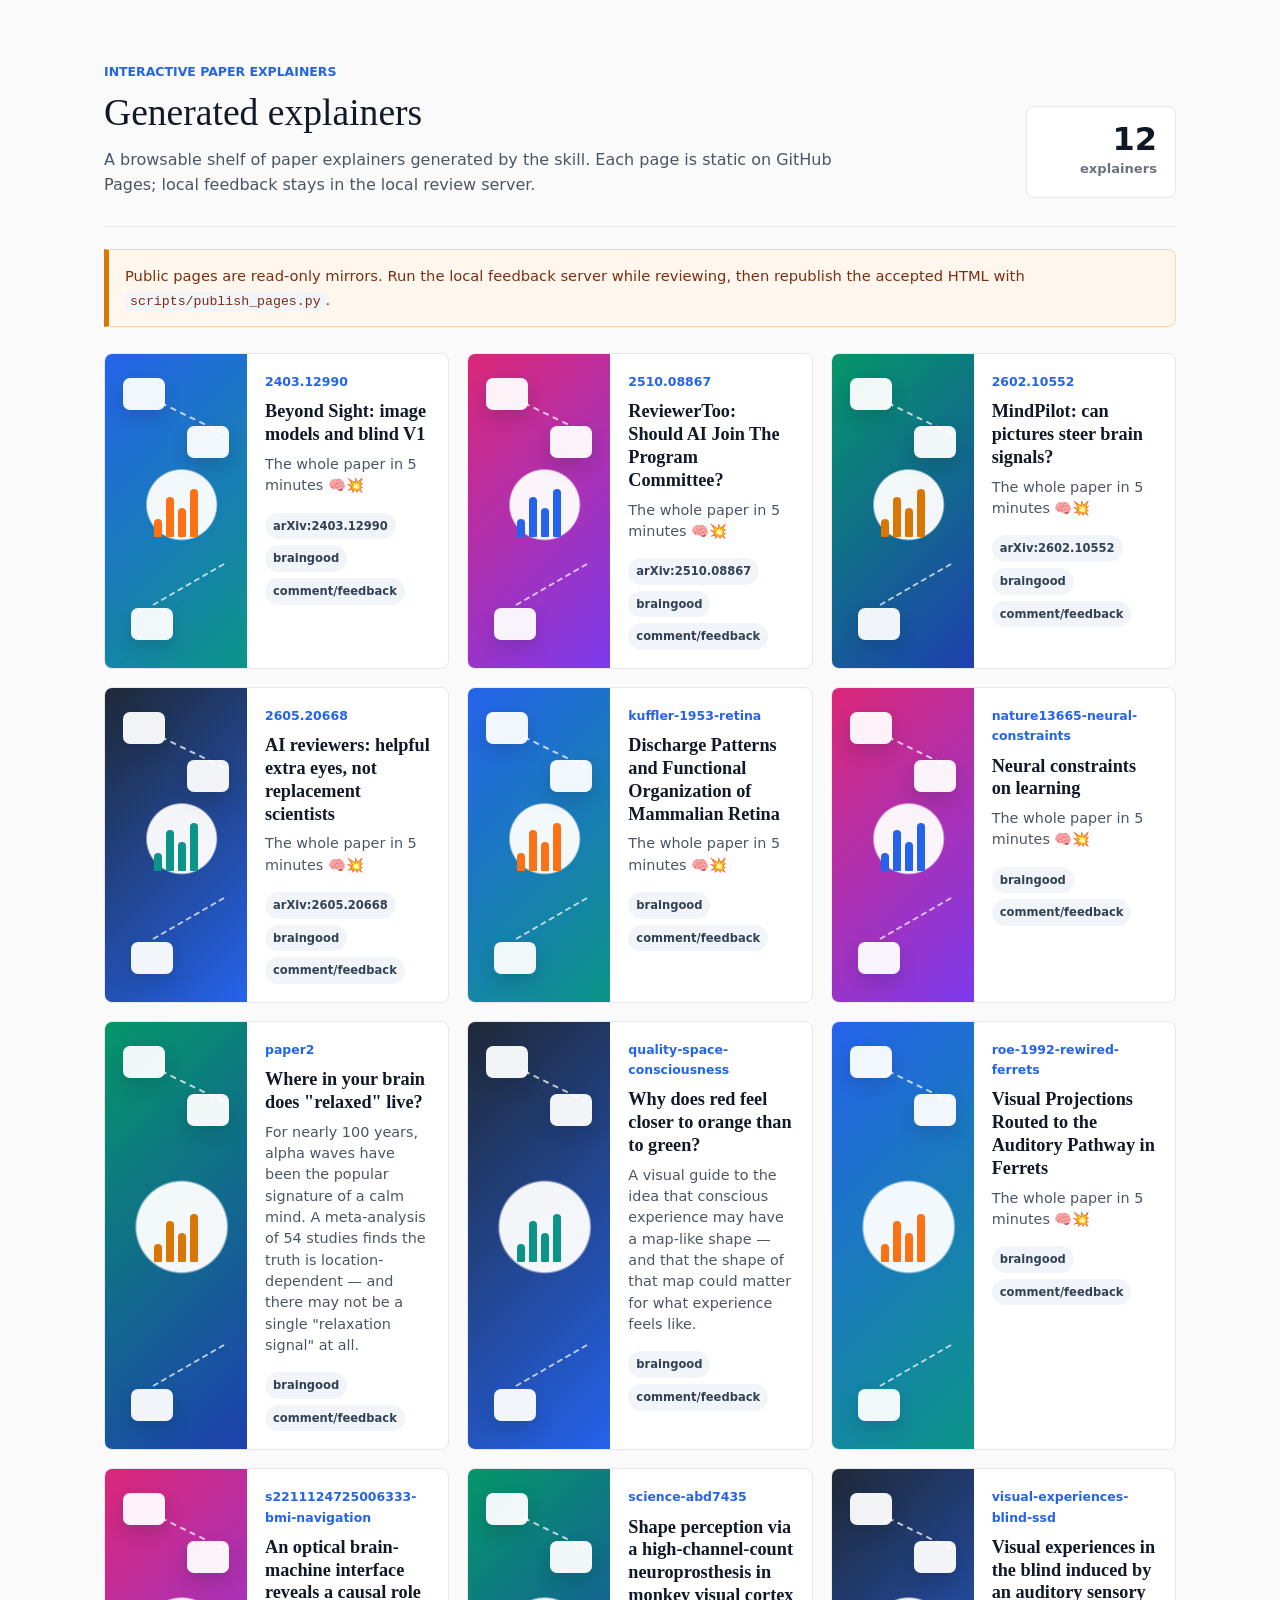
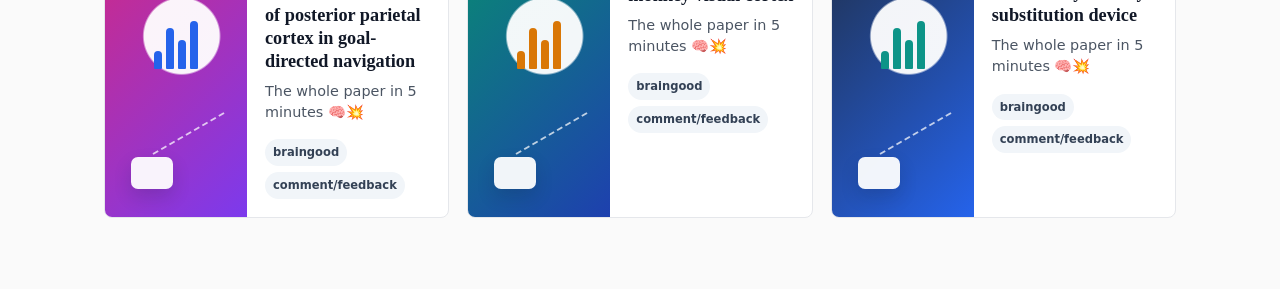
==== commit b2004be4: "Add quality space consciousness explainer" ====
--- a/index.html
+++ b/index.html
@@ -238,7 +238,7 @@
         <p class="subhead">A browsable shelf of paper explainers generated by the skill. Each page is static on GitHub Pages; local feedback stays in the local review server.</p>
       </div>
       <div class="count-box">
-        <strong>11</strong>
+        <strong>12</strong>
         <span>explainers</span>
       </div>
     </header>
@@ -383,9 +383,28 @@
         </article>
 
         <article class="paper-card">
+          <a class="paper-link" href="papers/quality-space-consciousness/" aria-label="Open Why does red feel closer to orange than to green?"></a>
+
+          <div class="paper-visual" style="--a:#1f2937; --b:#2563eb; --c:#0d9488;" aria-hidden="true">
+            <span class="node n1"></span>
+            <span class="node n2"></span>
+            <span class="node n3"></span>
+            <span class="line l1"></span>
+            <span class="line l2"></span>
+            <span class="bars"><i></i><i></i><i></i><i></i></span>
+          </div>
+          <div class="paper-copy">
+            <div class="paper-slug">quality-space-consciousness</div>
+            <h2>Why does red feel closer to orange than to green?</h2>
+            <p>A visual guide to the idea that conscious experience may have a map-like shape — and that the shape of that map could matter for what experience feels like.</p>
+            <div class="badges"><span>braingood</span><span>comment/feedback</span></div>
+          </div>
+        </article>
+
+        <article class="paper-card">
           <a class="paper-link" href="papers/roe-1992-rewired-ferrets/" aria-label="Open Visual Projections Routed to the Auditory Pathway in Ferrets"></a>
 
-          <div class="paper-visual" style="--a:#1f2937; --b:#2563eb; --c:#0d9488;" aria-hidden="true">
+          <div class="paper-visual" style="--a:#2563eb; --b:#0d9488; --c:#f97316;" aria-hidden="true">
             <span class="node n1"></span>
             <span class="node n2"></span>
             <span class="node n3"></span>
@@ -404,7 +423,7 @@
         <article class="paper-card">
           <a class="paper-link" href="papers/s2211124725006333-bmi-navigation/" aria-label="Open An optical brain-machine interface reveals a causal role of posterior parietal cortex in goal-directed navigation"></a>
 
-          <div class="paper-visual" style="--a:#2563eb; --b:#0d9488; --c:#f97316;" aria-hidden="true">
+          <div class="paper-visual" style="--a:#db2777; --b:#7c3aed; --c:#2563eb;" aria-hidden="true">
             <span class="node n1"></span>
             <span class="node n2"></span>
             <span class="node n3"></span>
@@ -423,7 +442,7 @@
         <article class="paper-card">
           <a class="paper-link" href="papers/science-abd7435/" aria-label="Open Shape perception via a high-channel-count neuroprosthesis in monkey visual cortex"></a>
 
-          <div class="paper-visual" style="--a:#db2777; --b:#7c3aed; --c:#2563eb;" aria-hidden="true">
+          <div class="paper-visual" style="--a:#059669; --b:#1e40af; --c:#d97706;" aria-hidden="true">
             <span class="node n1"></span>
             <span class="node n2"></span>
             <span class="node n3"></span>
@@ -442,7 +461,7 @@
         <article class="paper-card">
           <a class="paper-link" href="papers/visual-experiences-blind-ssd/" aria-label="Open Visual experiences in the blind induced by an auditory sensory substitution device"></a>
 
-          <div class="paper-visual" style="--a:#059669; --b:#1e40af; --c:#d97706;" aria-hidden="true">
+          <div class="paper-visual" style="--a:#1f2937; --b:#2563eb; --c:#0d9488;" aria-hidden="true">
             <span class="node n1"></span>
             <span class="node n2"></span>
             <span class="node n3"></span>
